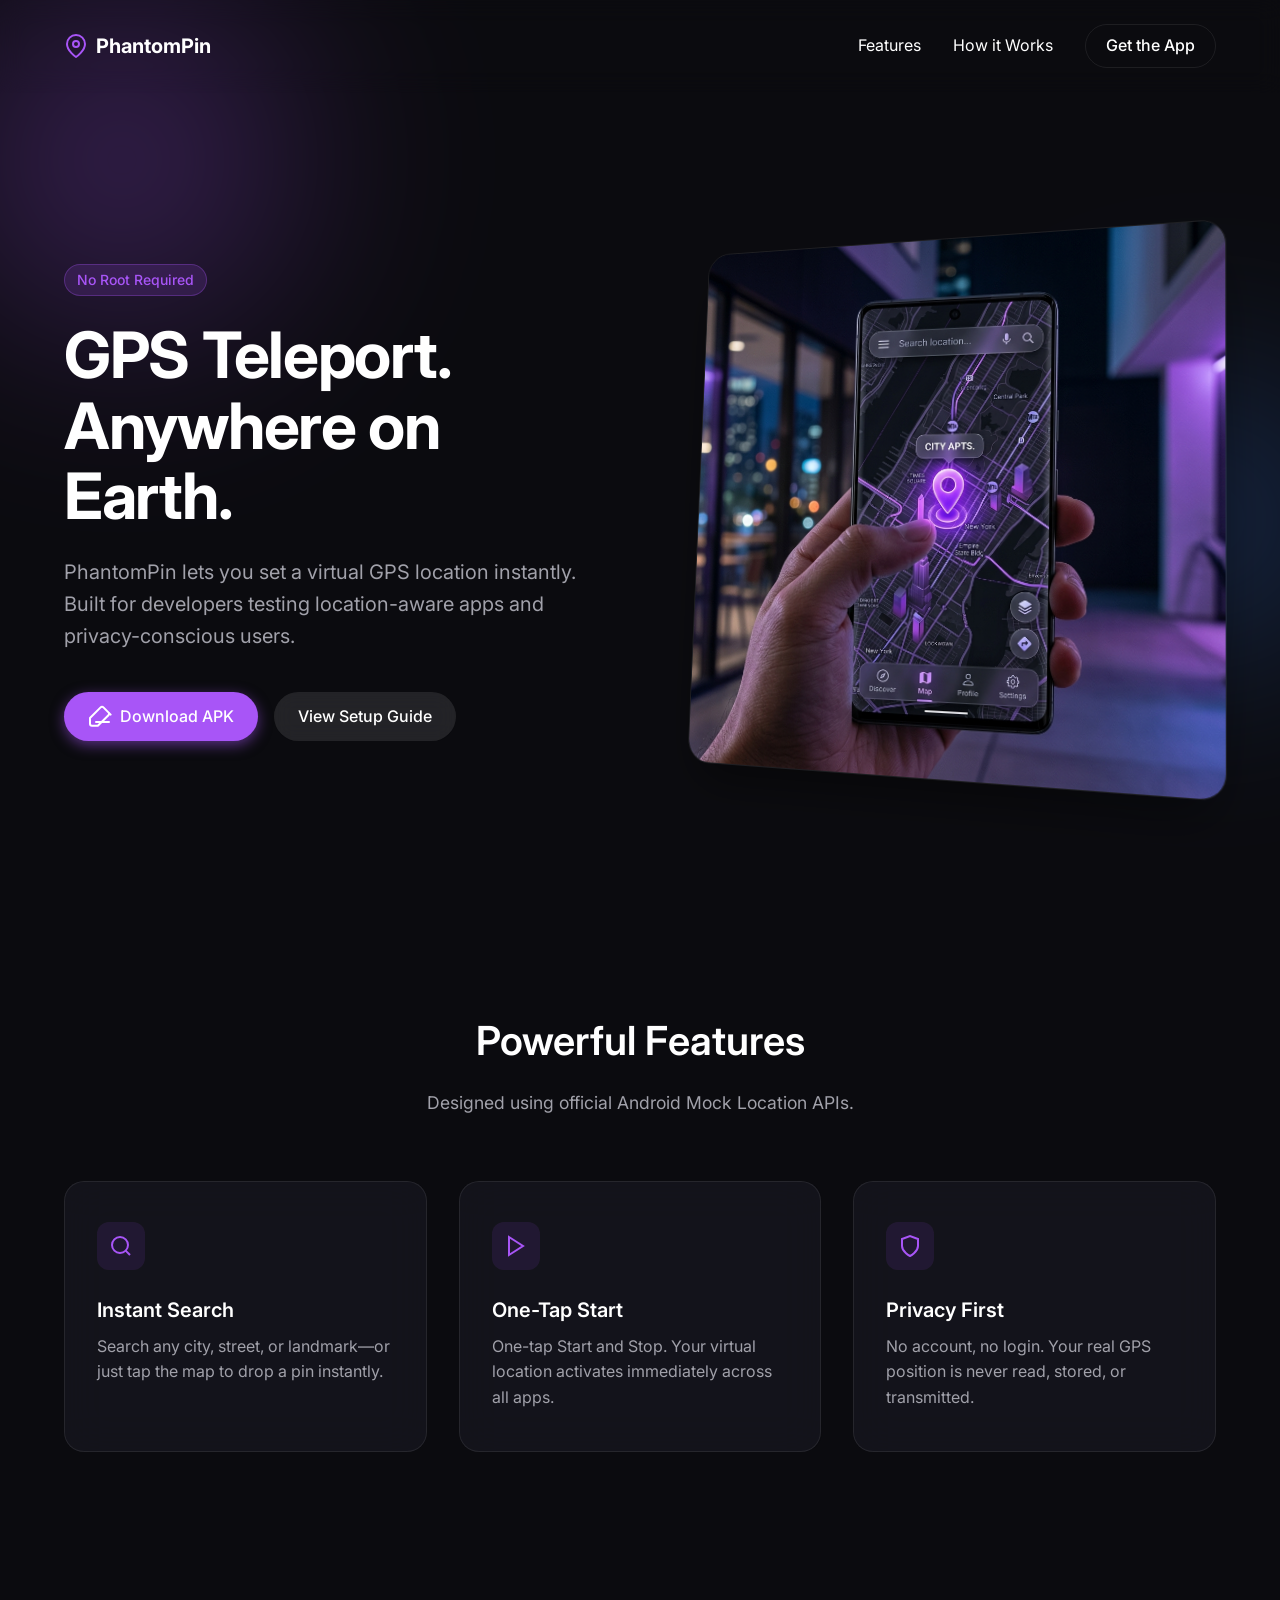
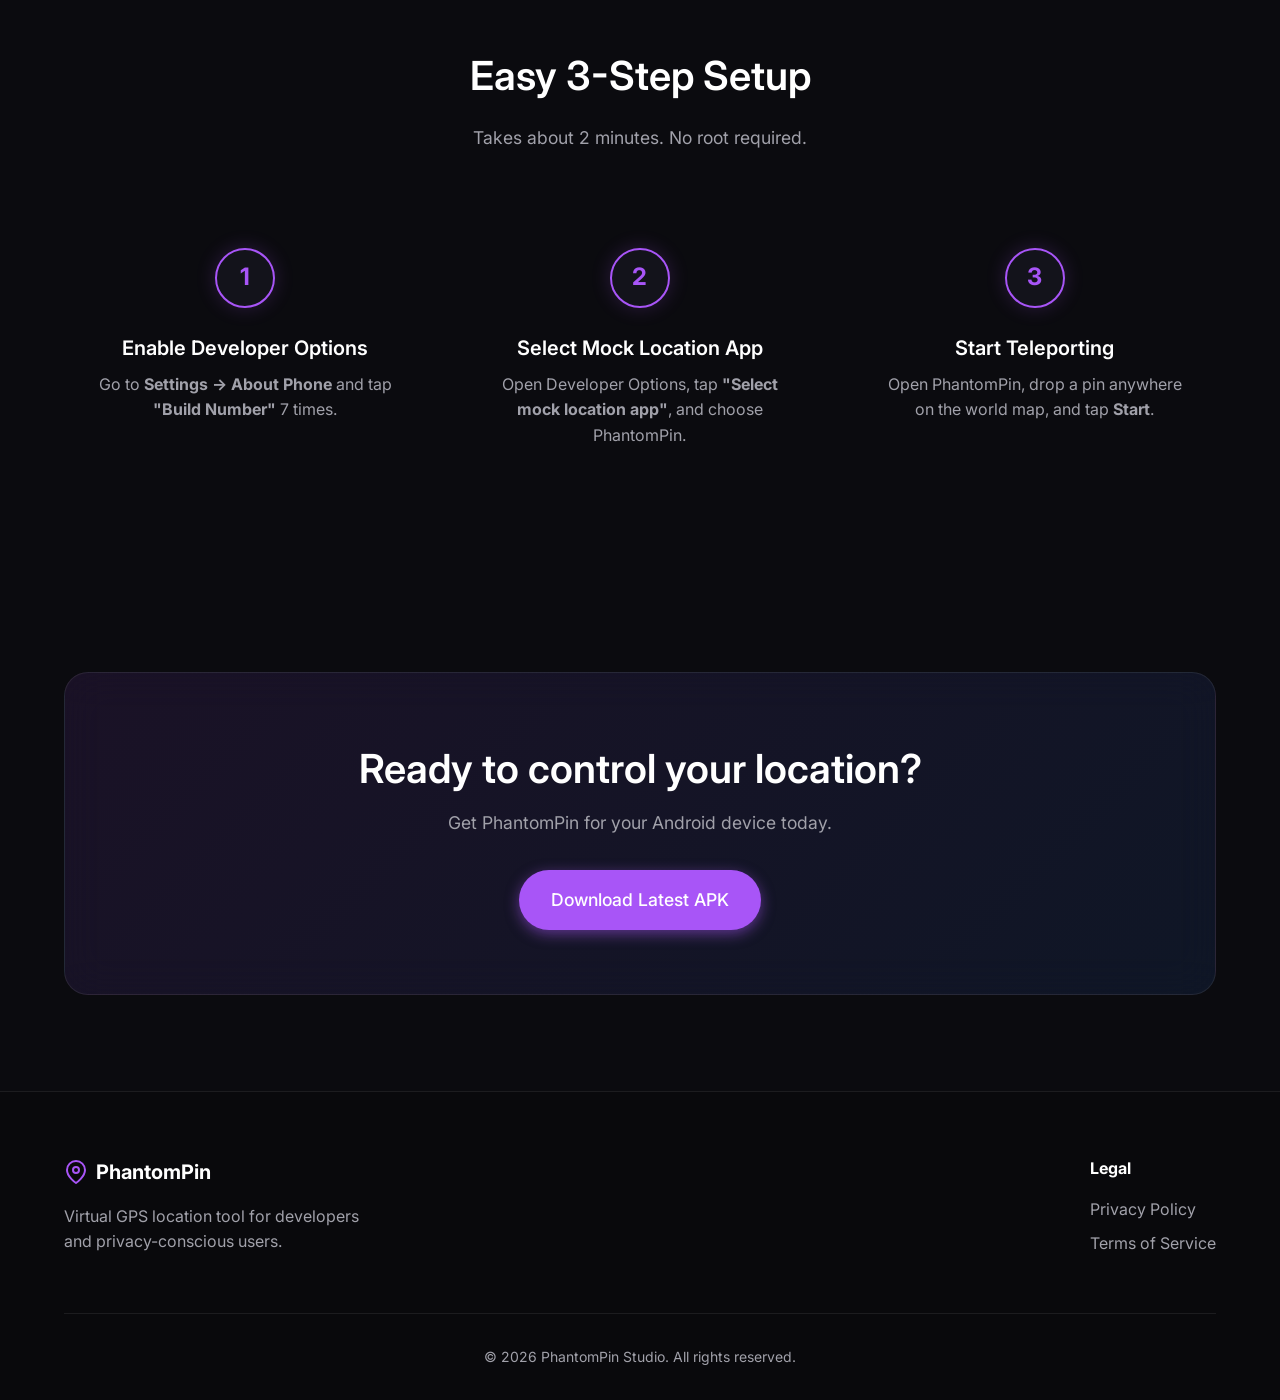
==== index.html @ eb909349 "Initial commit of PhantomPin landing page" ====
<!DOCTYPE html>
<html lang="en">
<head>
    <meta charset="UTF-8">
    <meta name="viewport" content="width=device-width, initial-scale=1.0">
    <title>PhantomPin - Set a virtual GPS location anywhere on Earth</title>
    <meta name="description" content="PhantomPin lets you set a virtual GPS location anywhere on Earth using Android's official Mock Location API. No root required, privacy first.">
    
    <!-- Google Fonts -->
    <link rel="preconnect" href="https://fonts.googleapis.com">
    <link rel="preconnect" href="https://fonts.gstatic.com" crossorigin>
    <link href="https://fonts.googleapis.com/css2?family=Inter:wght@300;400;500;600;700&display=swap" rel="stylesheet">
    
    <!-- Custom CSS -->
    <link rel="stylesheet" href="styles.css">
</head>
<body>
    <div class="blob blob-1"></div>
    <div class="blob blob-2"></div>
    
    <nav class="navbar">
        <div class="logo">
            <svg viewBox="0 0 24 24" fill="none" stroke="currentColor" stroke-width="2" stroke-linecap="round" stroke-linejoin="round" class="icon-pin">
                <path d="M21 10c0 7-9 13-9 13s-9-6-9-13a9 9 0 0 1 18 0z"></path>
                <circle cx="12" cy="10" r="3"></circle>
            </svg>
            PhantomPin
        </div>
        <div class="nav-links">
            <a href="#features">Features</a>
            <a href="#how-it-works">How it Works</a>
            <a href="#download" class="btn-outline">Get the App</a>
        </div>
    </nav>

    <header class="hero">
        <div class="hero-content fade-in">
            <div class="badge">No Root Required</div>
            <h1>GPS Teleport.<br>Anywhere on Earth.</h1>
            <p>PhantomPin lets you set a virtual GPS location instantly. Built for developers testing location-aware apps and privacy-conscious users.</p>
            <div class="cta-group">
                <a href="#download" class="btn-primary">
                    <svg viewBox="0 0 24 24" width="24" height="24" stroke="currentColor" stroke-width="2" fill="none" stroke-linecap="round" stroke-linejoin="round" class="icon"><path d="M22.64 10.59l-7.2-7.22a2 2 0 0 0-2.83 0L2 13.98v5.83a2 2 0 0 0 2 2h5.83l10.6-10.6a2 2 0 0 0 .21-2.62z"></path><line x1="8" y1="18" x2="21" y2="18"></line></svg>
                    Download APK
                </a>
                <a href="#how-it-works" class="btn-secondary">View Setup Guide</a>
            </div>
        </div>
        <div class="hero-image-wrapper fade-in delay-1">
            <img src="assets/hero.png" alt="PhantomPin App Interface showing a glowing purple pin on a dark map" class="hero-image">
            <div class="glow-effect"></div>
        </div>
    </header>

    <section id="features" class="features section">
        <h2 class="section-title fade-in">Powerful Features</h2>
        <p class="section-subtitle fade-in">Designed using official Android Mock Location APIs.</p>
        
        <div class="features-grid">
            <div class="feature-card fade-in">
                <div class="icon-wrapper">
                    <svg viewBox="0 0 24 24" fill="none" stroke="currentColor" stroke-width="2"><circle cx="11" cy="11" r="8"></circle><line x1="21" y1="21" x2="16.65" y2="16.65"></line></svg>
                </div>
                <h3>Instant Search</h3>
                <p>Search any city, street, or landmark—or just tap the map to drop a pin instantly.</p>
            </div>
            
            <div class="feature-card fade-in delay-1">
                <div class="icon-wrapper">
                    <svg viewBox="0 0 24 24" fill="none" stroke="currentColor" stroke-width="2"><polygon points="5 3 19 12 5 21 5 3"></polygon></svg>
                </div>
                <h3>One-Tap Start</h3>
                <p>One-tap Start and Stop. Your virtual location activates immediately across all apps.</p>
            </div>
            
            <div class="feature-card fade-in delay-2">
                <div class="icon-wrapper">
                    <svg viewBox="0 0 24 24" fill="none" stroke="currentColor" stroke-width="2"><path d="M12 22s8-4 8-10V5l-8-3-8 3v7c0 6 8 10 8 10z"></path></svg>
                </div>
                <h3>Privacy First</h3>
                <p>No account, no login. Your real GPS position is never read, stored, or transmitted.</p>
            </div>
        </div>
    </section>

    <section id="how-it-works" class="how-it-works section">
        <h2 class="section-title fade-in">Easy 3-Step Setup</h2>
        <p class="section-subtitle fade-in">Takes about 2 minutes. No root required.</p>
        
        <div class="steps-container">
            <div class="step-card fade-in">
                <div class="step-number">1</div>
                <h3>Enable Developer Options</h3>
                <p>Go to <strong>Settings &rarr; About Phone</strong> and tap <strong>"Build Number"</strong> 7 times.</p>
            </div>
            
            <div class="step-card fade-in delay-1">
                <div class="step-number">2</div>
                <h3>Select Mock Location App</h3>
                <p>Open Developer Options, tap <strong>"Select mock location app"</strong>, and choose PhantomPin.</p>
            </div>
            
            <div class="step-card fade-in delay-2">
                <div class="step-number">3</div>
                <h3>Start Teleporting</h3>
                <p>Open PhantomPin, drop a pin anywhere on the world map, and tap <strong>Start</strong>.</p>
            </div>
        </div>
    </section>

    <section id="download" class="cta-section section fade-in">
        <div class="cta-card">
            <h2>Ready to control your location?</h2>
            <p>Get PhantomPin for your Android device today.</p>
            <a href="#" class="btn-primary large">Download Latest APK</a>
        </div>
    </section>

    <footer>
        <div class="footer-content">
            <div class="footer-brand">
                <div class="logo">
                    <svg viewBox="0 0 24 24" fill="none" stroke="currentColor" stroke-width="2" stroke-linecap="round" stroke-linejoin="round" class="icon-pin">
                        <path d="M21 10c0 7-9 13-9 13s-9-6-9-13a9 9 0 0 1 18 0z"></path>
                        <circle cx="12" cy="10" r="3"></circle>
                    </svg>
                    PhantomPin
                </div>
                <p>Virtual GPS location tool for developers and privacy-conscious users.</p>
            </div>
            <div class="footer-links">
                <h4>Legal</h4>
                <a href="#">Privacy Policy</a>
                <a href="#">Terms of Service</a>
            </div>
        </div>
        <div class="footer-bottom">
            <p>&copy; 2026 PhantomPin Studio. All rights reserved.</p>
        </div>
    </footer>

    <script src="script.js"></script>
</body>
</html>
---- styles.css ----
:root {
    --bg-color: #0B0B0F;
    --card-bg: rgba(25, 25, 35, 0.6);
    --card-border: rgba(255, 255, 255, 0.08);
    --primary: #A855F7;
    --primary-hover: #9333EA;
    --primary-glow: rgba(168, 85, 247, 0.5);
    --text-main: #FFFFFF;
    --text-muted: #A1A1AA;
}

* {
    margin: 0;
    padding: 0;
    box-sizing: border-box;
}

body {
    font-family: 'Inter', sans-serif;
    background-color: var(--bg-color);
    color: var(--text-main);
    line-height: 1.6;
    overflow-x: hidden;
}

/* Background Blobs for depth */
.blob {
    position: absolute;
    border-radius: 50%;
    filter: blur(100px);
    z-index: -1;
    opacity: 0.4;
    animation: float 10s ease-in-out infinite alternate;
}

.blob-1 {
    top: -10%;
    left: -10%;
    width: 500px;
    height: 500px;
    background: radial-gradient(circle, var(--primary) 0%, transparent 70%);
}

.blob-2 {
    bottom: 20%;
    right: -10%;
    width: 400px;
    height: 400px;
    background: radial-gradient(circle, #3b82f6 0%, transparent 70%);
    animation-delay: -5s;
}

@keyframes float {
    0% { transform: translate(0, 0); }
    100% { transform: translate(50px, 50px); }
}

/* Typography */
h1 {
    font-size: 4rem;
    font-weight: 700;
    line-height: 1.1;
    margin-bottom: 1.5rem;
    letter-spacing: -0.02em;
}

h2 {
    font-size: 2.5rem;
    font-weight: 600;
    margin-bottom: 1rem;
}

h3 {
    font-size: 1.25rem;
    font-weight: 600;
    margin-bottom: 0.5rem;
}

p {
    color: var(--text-muted);
}

a {
    text-decoration: none;
    color: inherit;
    transition: all 0.3s ease;
}

/* Navigation */
.navbar {
    display: flex;
    justify-content: space-between;
    align-items: center;
    padding: 1.5rem 5%;
    position: sticky;
    top: 0;
    z-index: 100;
    backdrop-filter: blur(12px);
    -webkit-backdrop-filter: blur(12px);
    border-bottom: 1px solid transparent;
    transition: all 0.3s ease;
}

.navbar.scrolled {
    background: rgba(11, 11, 15, 0.8);
    border-bottom: 1px solid var(--card-border);
}

.logo {
    display: flex;
    align-items: center;
    gap: 0.5rem;
    font-weight: 700;
    font-size: 1.25rem;
    color: var(--text-main);
}

.icon-pin {
    width: 24px;
    height: 24px;
    color: var(--primary);
}

.nav-links {
    display: flex;
    gap: 2rem;
    align-items: center;
}

.nav-links a:not(.btn-outline):hover {
    color: var(--primary);
}

/* Buttons */
.btn-primary, .btn-secondary, .btn-outline {
    display: inline-flex;
    align-items: center;
    gap: 0.5rem;
    padding: 0.75rem 1.5rem;
    border-radius: 9999px;
    font-weight: 500;
    transition: all 0.3s ease;
    cursor: pointer;
}

.btn-primary {
    background-color: var(--primary);
    color: white;
    box-shadow: 0 4px 14px 0 var(--primary-glow);
    border: none;
}

.btn-primary:hover {
    background-color: var(--primary-hover);
    transform: translateY(-2px);
    box-shadow: 0 6px 20px 0 rgba(168, 85, 247, 0.6);
}

.btn-primary.large {
    padding: 1rem 2rem;
    font-size: 1.1rem;
}

.btn-secondary {
    background-color: rgba(255, 255, 255, 0.1);
    color: var(--text-main);
    backdrop-filter: blur(10px);
}

.btn-secondary:hover {
    background-color: rgba(255, 255, 255, 0.15);
}

.btn-outline {
    border: 1px solid var(--card-border);
    padding: 0.5rem 1.25rem;
}

.btn-outline:hover {
    border-color: var(--primary);
    background-color: rgba(168, 85, 247, 0.1);
}

/* Hero Section */
.hero {
    display: flex;
    align-items: center;
    justify-content: space-between;
    min-height: calc(100vh - 80px);
    padding: 0 5%;
    gap: 4rem;
}

.hero-content {
    flex: 1;
    max-width: 600px;
}

.badge {
    display: inline-block;
    padding: 0.25rem 0.75rem;
    background: rgba(168, 85, 247, 0.15);
    color: var(--primary);
    border: 1px solid rgba(168, 85, 247, 0.3);
    border-radius: 9999px;
    font-size: 0.875rem;
    font-weight: 500;
    margin-bottom: 1.5rem;
}

.hero-content p {
    font-size: 1.25rem;
    margin-bottom: 2.5rem;
}

.cta-group {
    display: flex;
    gap: 1rem;
}

.hero-image-wrapper {
    flex: 1;
    position: relative;
    display: flex;
    justify-content: center;
    perspective: 1000px;
}

.hero-image {
    max-width: 100%;
    height: auto;
    border-radius: 24px;
    box-shadow: 0 25px 50px -12px rgba(0, 0, 0, 0.5);
    transform: rotateY(-15deg) rotateX(5deg);
    transition: transform 0.5s ease;
    border: 1px solid var(--card-border);
}

.hero-image-wrapper:hover .hero-image {
    transform: rotateY(-5deg) rotateX(2deg);
}

.glow-effect {
    position: absolute;
    top: 50%;
    left: 50%;
    transform: translate(-50%, -50%);
    width: 80%;
    height: 80%;
    background: radial-gradient(circle, var(--primary-glow) 0%, transparent 60%);
    z-index: -1;
    filter: blur(40px);
}

/* Sections */
.section {
    padding: 6rem 5%;
}

.section-title {
    text-align: center;
}

.section-subtitle {
    text-align: center;
    margin-bottom: 4rem;
    font-size: 1.1rem;
}

/* Features Grid */
.features-grid {
    display: grid;
    grid-template-columns: repeat(auto-fit, minmax(300px, 1fr));
    gap: 2rem;
}

.feature-card {
    background: var(--card-bg);
    border: 1px solid var(--card-border);
    padding: 2.5rem 2rem;
    border-radius: 20px;
    backdrop-filter: blur(20px);
    -webkit-backdrop-filter: blur(20px);
    transition: transform 0.3s ease, border-color 0.3s ease;
}

.feature-card:hover {
    transform: translateY(-10px);
    border-color: rgba(168, 85, 247, 0.4);
}

.icon-wrapper {
    width: 48px;
    height: 48px;
    border-radius: 12px;
    background: rgba(168, 85, 247, 0.1);
    color: var(--primary);
    display: flex;
    align-items: center;
    justify-content: center;
    margin-bottom: 1.5rem;
}

.icon-wrapper svg {
    width: 24px;
    height: 24px;
}

/* How It Works */
.steps-container {
    display: grid;
    grid-template-columns: repeat(auto-fit, minmax(250px, 1fr));
    gap: 2rem;
    position: relative;
}

.step-card {
    text-align: center;
    padding: 2rem;
}

.step-number {
    width: 60px;
    height: 60px;
    border-radius: 50%;
    background: var(--card-bg);
    border: 2px solid var(--primary);
    color: var(--primary);
    font-size: 1.5rem;
    font-weight: 700;
    display: flex;
    align-items: center;
    justify-content: center;
    margin: 0 auto 1.5rem;
    box-shadow: 0 0 20px rgba(168, 85, 247, 0.2);
}

/* CTA Section */
.cta-card {
    background: linear-gradient(135deg, rgba(168, 85, 247, 0.1), rgba(59, 130, 246, 0.1));
    border: 1px solid var(--card-border);
    border-radius: 24px;
    padding: 4rem 2rem;
    text-align: center;
    backdrop-filter: blur(20px);
}

.cta-card h2 {
    margin-bottom: 0.5rem;
}

.cta-card p {
    margin-bottom: 2rem;
    font-size: 1.1rem;
}

/* Footer */
footer {
    border-top: 1px solid var(--card-border);
    padding: 4rem 5% 2rem;
    background: rgba(0, 0, 0, 0.2);
}

.footer-content {
    display: flex;
    justify-content: space-between;
    flex-wrap: wrap;
    gap: 2rem;
    margin-bottom: 3rem;
}

.footer-brand p {
    margin-top: 1rem;
    max-width: 300px;
}

.footer-links h4 {
    margin-bottom: 1rem;
}

.footer-links a {
    display: block;
    color: var(--text-muted);
    margin-bottom: 0.5rem;
}

.footer-links a:hover {
    color: var(--primary);
}

.footer-bottom {
    text-align: center;
    padding-top: 2rem;
    border-top: 1px solid var(--card-border);
    font-size: 0.875rem;
}

/* Animations */
.fade-in {
    opacity: 0;
    transform: translateY(20px);
    transition: opacity 0.8s ease, transform 0.8s ease;
}

.fade-in.appear {
    opacity: 1;
    transform: translateY(0);
}

.delay-1 { transition-delay: 0.2s; }
.delay-2 { transition-delay: 0.4s; }

/* Responsive */
@media (max-width: 900px) {
    .hero {
        flex-direction: column;
        text-align: center;
        padding-top: 4rem;
    }
    
    .hero-content p {
        margin: 0 auto 2.5rem;
    }
    
    .cta-group {
        justify-content: center;
    }
    
    .hero-image {
        transform: rotateY(0) rotateX(0);
    }
    
    h1 {
        font-size: 3rem;
    }
}

@media (max-width: 600px) {
    .nav-links {
        display: none;
    }
    
    .cta-group {
        flex-direction: column;
    }
    
    h1 {
        font-size: 2.5rem;
    }
}
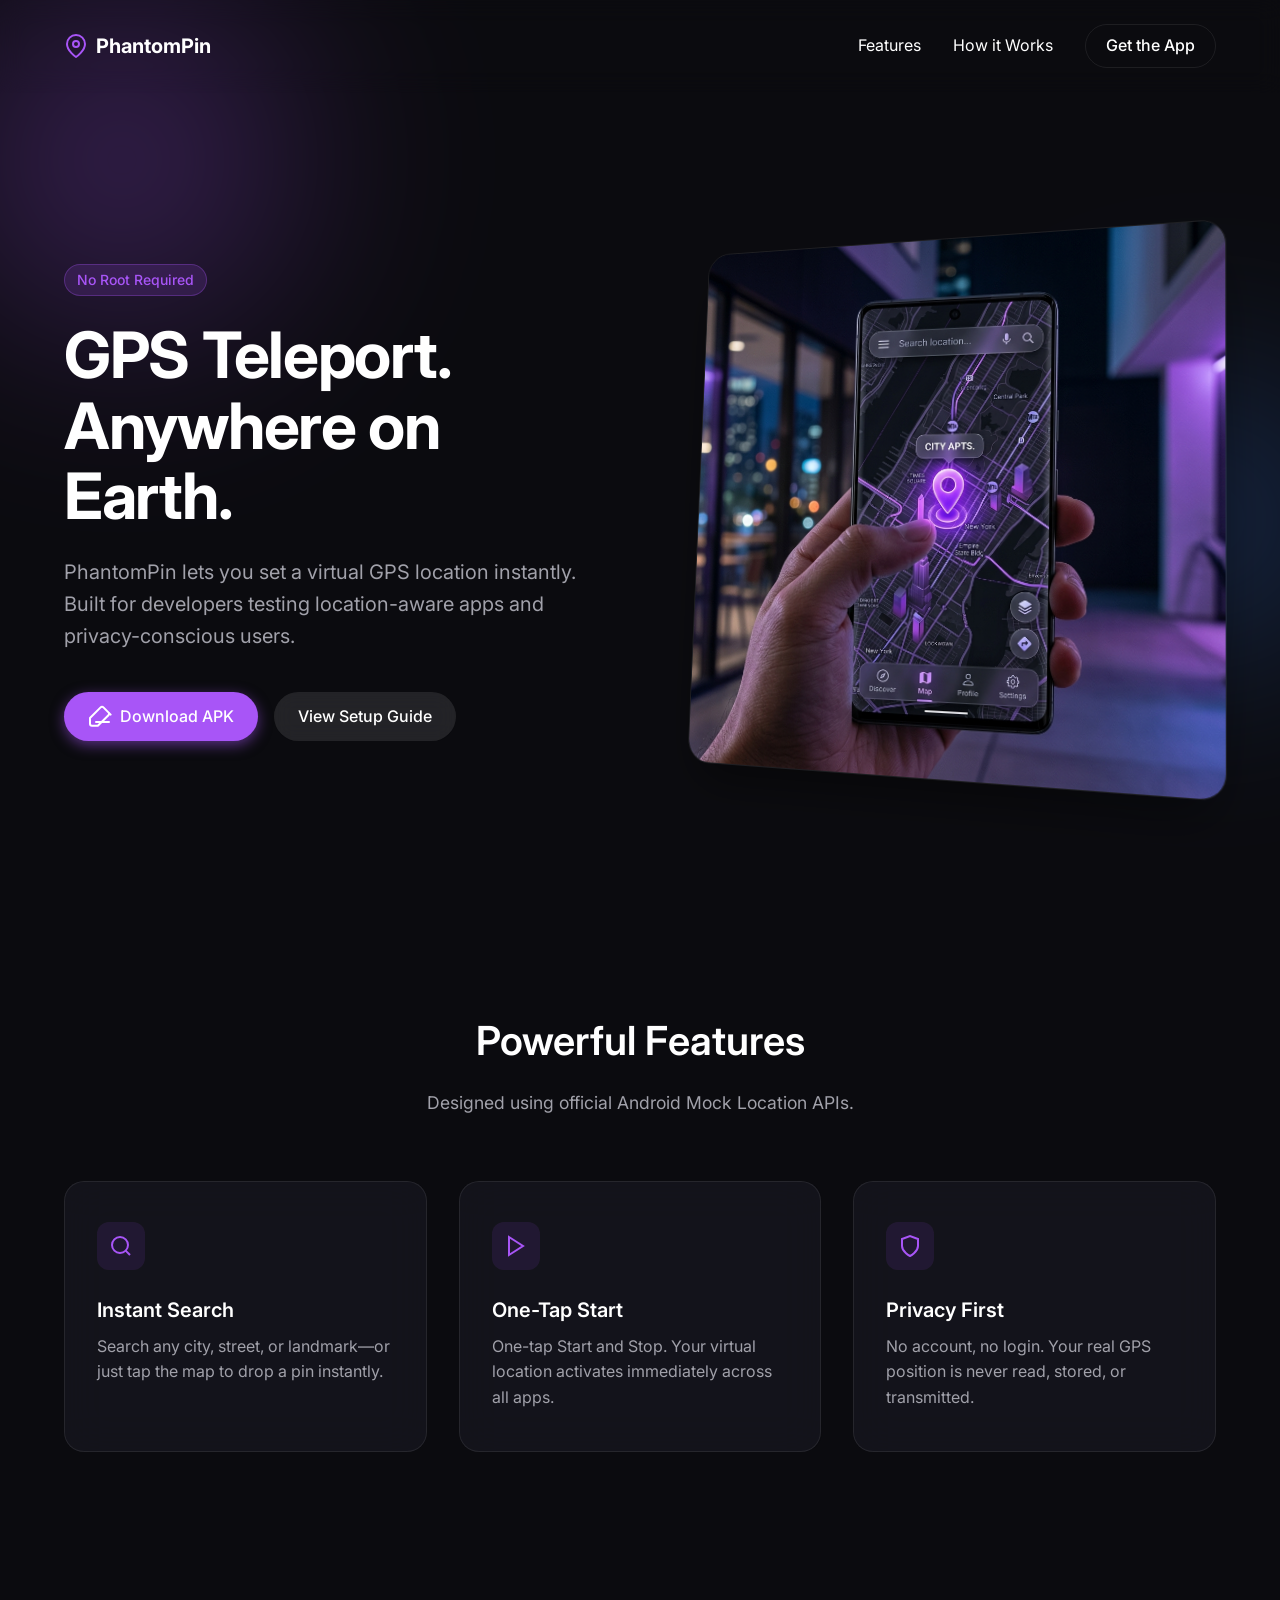
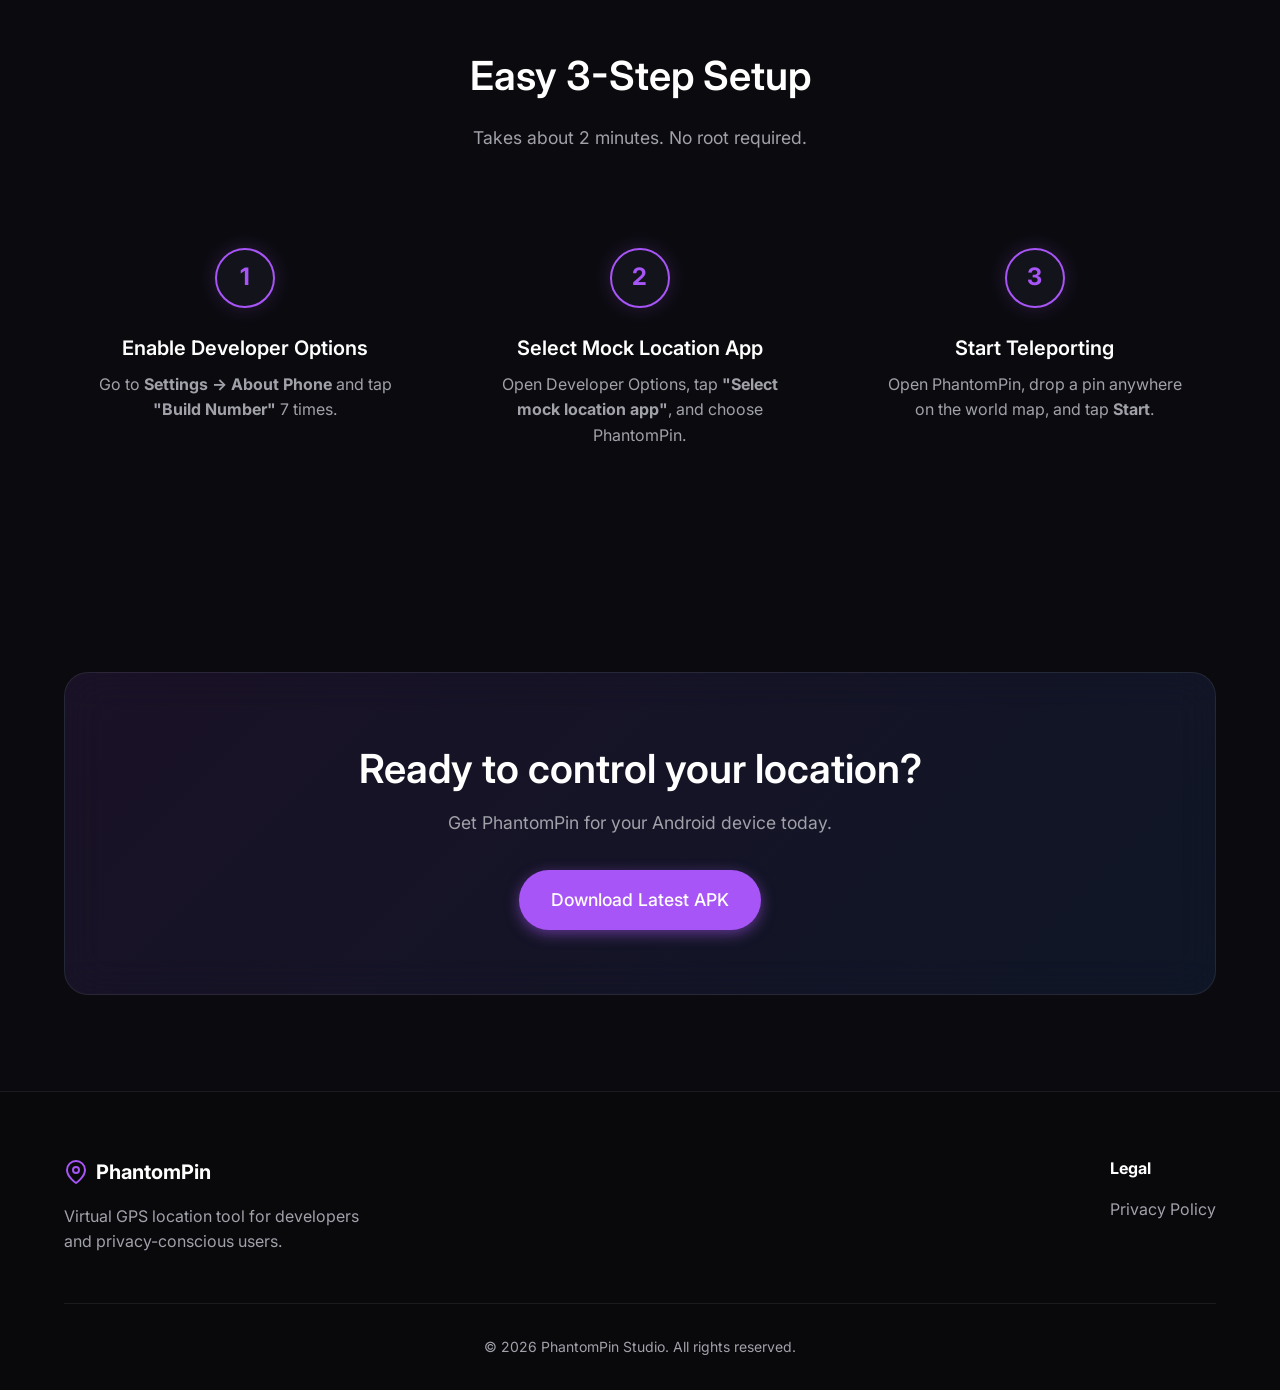
==== commit a8f6954b: "Add privacy policy page and fix footer links Co-Authored-By: Claude Sonnet 4.6 <noreply@anthropic.co" ====
--- a/index.html
+++ b/index.html
@@ -130,8 +130,7 @@
             </div>
             <div class="footer-links">
                 <h4>Legal</h4>
-                <a href="#">Privacy Policy</a>
-                <a href="#">Terms of Service</a>
+                <a href="privacy-policy.html">Privacy Policy</a>
             </div>
         </div>
         <div class="footer-bottom">
